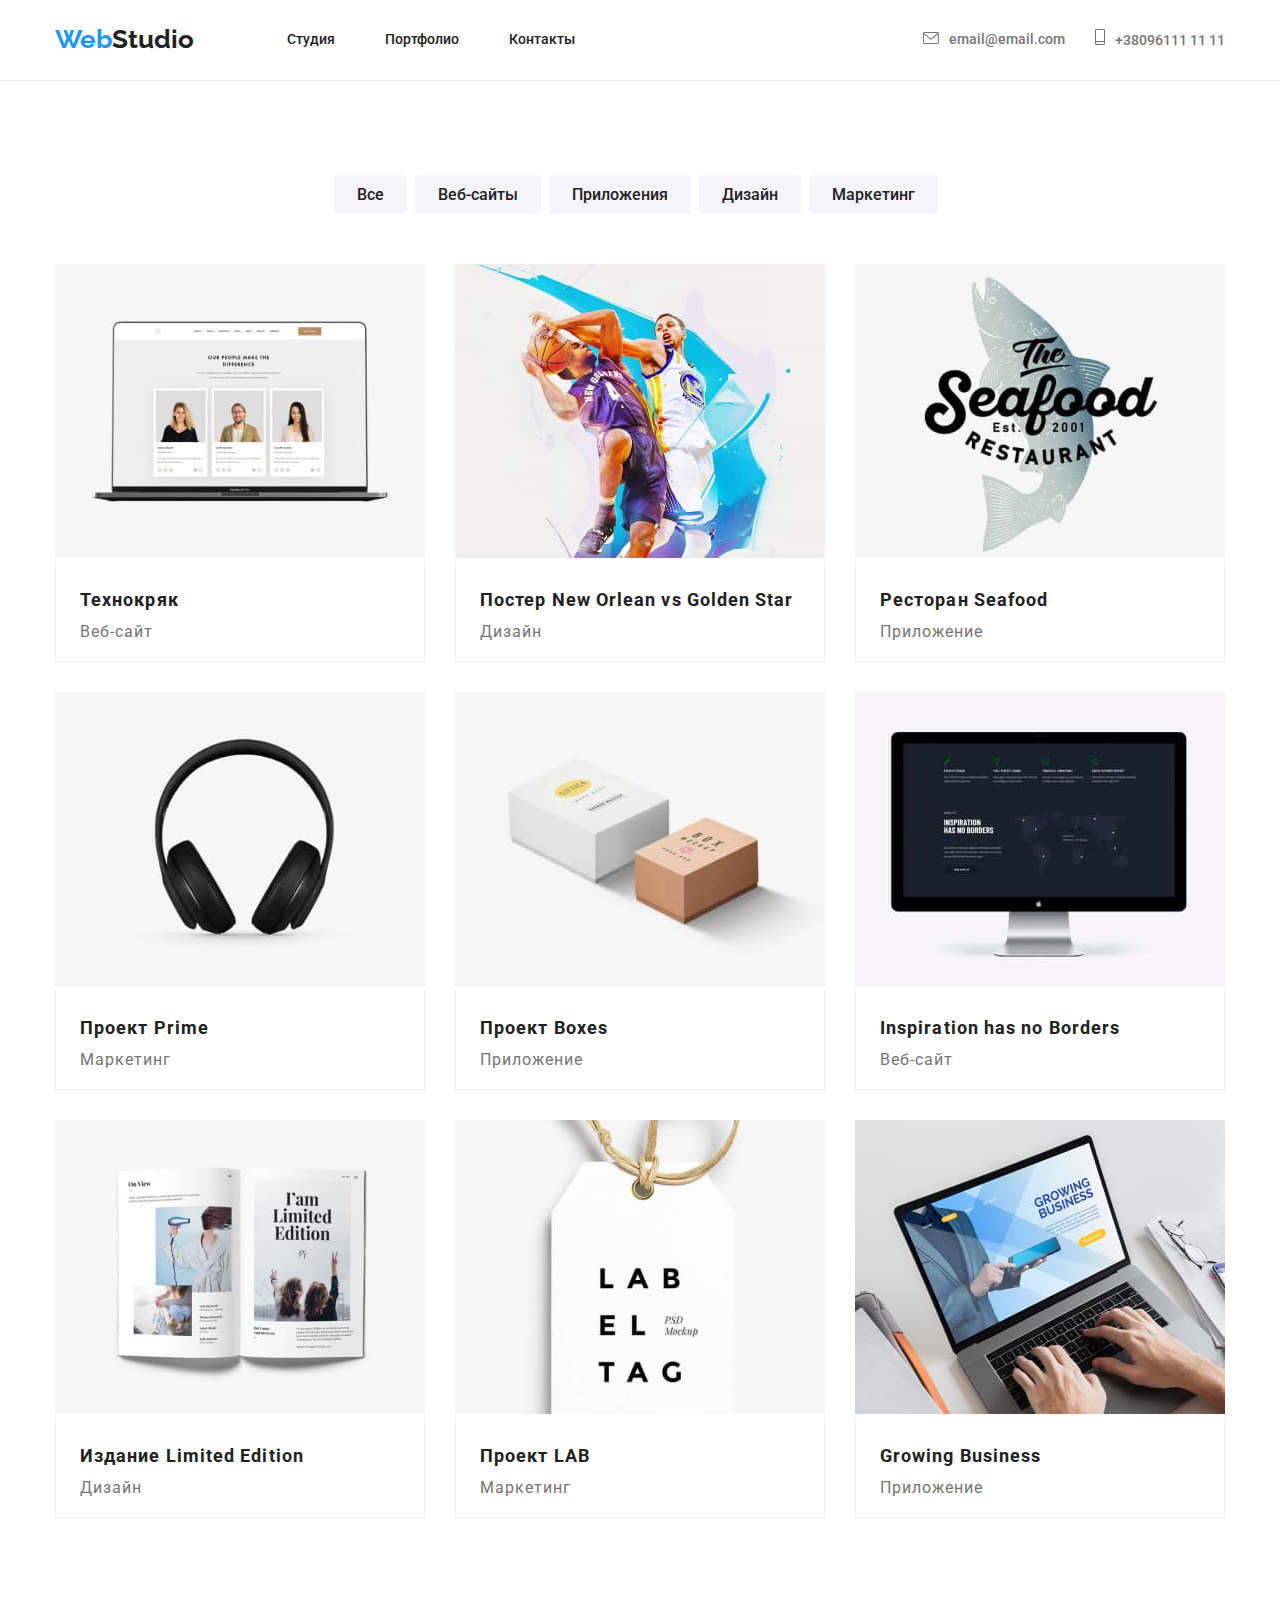
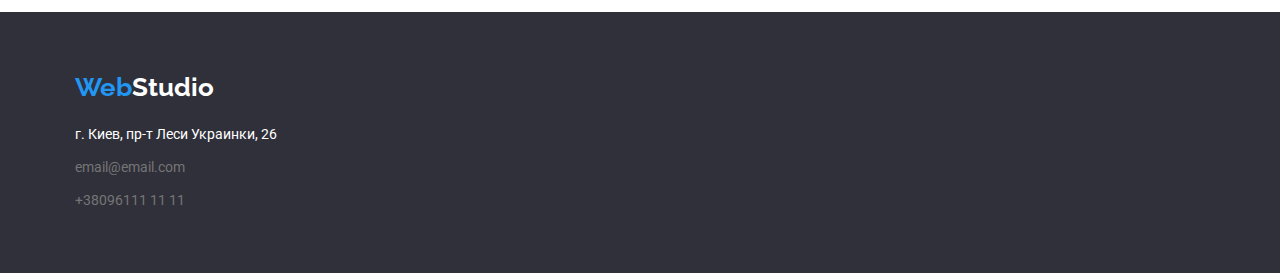
==== portfolio.html @ da738810 "5" ====
<!DOCTYPE html>
<html lang="en">
  <head>
    <meta charset="UTF-8" />
    <meta http-equiv="X-UA-Compatible" content="IE=edge" />
    <meta name="viewport" content="width=device-width, initial-scale=1.0" />
    <link rel="preconnect" href="https://fonts.gstatic.com" />
    <link rel="preconnect" href="https://fonts.gstatic.com" />
    <link
      href="https://fonts.googleapis.com/css2?family=Raleway:wght@700&family=Roboto:wght@400;500;700;900&display=swap"
      rel="stylesheet"
    />
    <link
      rel="stylesheet"
      href="https://cdnjs.cloudflare.com/ajax/libs/modern-normalize/1.0.0/modern-normalize.css"
      integrity="sha512-Zx6MlUMKSVJoQ+83OwhdILe8cSEsCzfqThJd7J/VA2UrK6Ctj85p+xzqfyuNXE5B1k25uUdmJ2OzItbBy9GHAQ=="
      crossorigin="anonymous"
    />
    <link rel="stylesheet" href="./css/styles.css" />
    <link rel="stylesheet" href="./css/portfolio.css" />
    <title>portfolio</title>
  </head>

  <body>
    <header class="header">
      <div class="ctn">
        <nav class="nav">
          <a class="logo" href="./index.html"
            >Web<span class="logoS">Studio</span>
          </a>

          <ul class="nav-list">
            <li class="nav-item">
              <a class="link" href="./index.html">Студия</a>
            </li>
            <li class="nav-item">
              <a class="link" href="./portfolio.html">Портфолио</a>
            </li>
            <li class="nav-item">
              <a class="link" href="#">Контакты</a>
            </li>
          </ul>

          <!-- address -->

          <ul class="contact">
            <li>
              <a class="link" href="mailto:email@email.com">
                <svg class="contact-icon" width="16" height="12">
                  <use href="./images/symbol-defs.svg#icon-envelope-1"></use>
                </svg>email@email.com
              </a>
            </li>
            <li>
              <a class="link" href="tel:+380961111111">
                <svg class="contact-icon" width="10" height="16">
                  <use href="./images/symbol-defs.svg#icon-smartphone-1">
                  </use></svg>+38096111 11 11
              </a>
            </li>
          </ul>
        </nav>
      </div>
    </header>

    <main>
      <section class="portf">
        <div class="ctn">
          <h2 class="visually-hidden">Портфолио</h2>

          <!--button-->

          <ul class="button-menu">
            <li class="button-item">
              <button type="button" class="button">Все</button>
            </li>
            <li class="button-item">
              <button type="button" class="button">Веб-сайты</button>
            </li>
            <li class="button-item">
              <button type="button" class="button">Приложения</button>
            </li>
            <li class="button-item">
              <button type="button" class="button">Дизайн</button>
            </li>
            <li class="button-item">
              <button type="button" class="button">Маркетинг</button>
            </li>
          </ul>

          <!-- карточки -->
          <ul class="examples">
            <li class="exampl-el">
              <a class="example-link" href="#">
                <div class="thumb">
                  <img width="370" src="./images/imgtechno.jpg" alt="Технокряк" />
                  <div class="overlay">
                  <p class="overlay__text">
                    Технокряк это современная площадка распространения коронавируса. Компании используют эту платформу для цифрового шпионажа и атак на защищённые сервера конкурентов. 
                  </p>
                </div></div>
                <div class="product">
                  <h3>Технокряк</h3>
                  <p>Веб-сайт</p>
                </div>
              </a>
            </li>

            <li class="exampl-el">
              <a class="example-link" href="#">
                <div class="thumb">
                <img width="370"
                  src="./images/imgneworlean.jpg"
                  alt="Постер New Orlean vs Golden Star" />
                  <div class="overlay">
                  <p class="overlay__text">
                    Технокряк это современная площадка распространения коронавируса. Компании используют эту платформу для цифрового шпионажа и атак на защищённые сервера конкурентов. 
                  </p>
                </div></div>
                <div class="product">
                  <h3>Постер New Orlean vs Golden Star</h3>
                  <p>Дизайн</p>
                </div>
              </a>
            </li>

            <li class="exampl-el">
              <a class="example-link" href="#">
                <div class="thumb">
                <img width="370" src="./images/imgseafood.jpg"
                  alt="Inspiration has no Borders"/>
                   <div class="overlay">
                    <p class="overlay__text">
                      Технокряк это современная площадка распространения коронавируса. Компании используют эту платформу для цифрового шпионажа и атак на защищённые сервера конкурентов. 
                    </p>
                  </div></div>
                <div class="product">
                  <h3>Ресторан Seafood</h3>
                  <p>Приложение</p>
                </div>
              </a>
            </li>

            <li class="exampl-el">
              <a class="example-link" href="#">
                <div class="thumb">
                <img width="370" src="./images/imgprime.jpg"
                  alt="Проект Prime"/>
                  <div class="overlay">
                  <p class="overlay__text">
                    Технокряк это современная площадка распространения коронавируса. Компании используют эту платформу для цифрового шпионажа и атак на защищённые сервера конкурентов. 
                  </p>
                </div></div>
                <div class="product">
                  <h3>Проект Prime</h3>
                  <p>Маркетинг</p>
                </div>
              </a>
            </li>

            <li class="exampl-el">
              <a class="example-link" href="#">
                <div class="thumb">
                <img width="370" src="./images/imgboxes.jpg"
                  alt="Проект Boxes" />
                  <div class="overlay">
                    <p class="overlay__text">
                      Технокряк это современная площадка распространения коронавируса. Компании используют эту платформу для цифрового шпионажа и атак на защищённые сервера конкурентов. 
                    </p>
                  </div></div>
                <div class="product">
                  <h3>Проект Boxes</h3>
                  <p>Приложение</p>
                </div>
              </a>
            </li>

            <li class="exampl-el">
              <a class="example-link" href="#">
                <div class="thumb">
                <img width="370"
                  src="./images/imgnoborders.jpg"
                  alt="Inspiration has no Borders" />
                  <div class="overlay">
                    <p class="overlay__text">
                      Технокряк это современная площадка распространения коронавируса. Компании используют эту платформу для цифрового шпионажа и атак на защищённые сервера конкурентов. 
                    </p>
                  </div></div>
                <div class="product">
                  <h3>Inspiration has no Borders</h3>
                  <p>Веб-сайт</p>
                </div>
              </a>
            </li>

            <li class="exampl-el">
              <a class="example-link" href="#">
                <div class="thumb">
                <img width="370"
                  src="./images/imglimit.jpg"
                  alt="Издание Limited Edition" />
                  <div class="overlay">
                    <p class="overlay__text">
                      Технокряк это современная площадка распространения коронавируса. Компании используют эту платформу для цифрового шпионажа и атак на защищённые сервера конкурентов. 
                    </p>
                  </div></div>
                <div class="product">
                  <h3>Издание Limited Edition</h3>
                  <p>Дизайн</p>
                </div>
              </a>
            </li>

            <li class="exampl-el">
              <a class="example-link" href="#">
                <div class="thumb">
                <img width="370" src="./images/imglab.jpg" alt="Проект LAB" />
                <div class="overlay">
                  <p class="overlay__text">
                    Технокряк это современная площадка распространения коронавируса. Компании используют эту платформу для цифрового шпионажа и атак на защищённые сервера конкурентов. 
                  </p>
                </div></div>
                <div class="product">
                  <h3>Проект LAB</h3>
                  <p>Маркетинг</p>
                </div>
              </a>
            </li>

            <li class="exampl-el">
              <a class="example-link" href="#">
                <div class="thumb">
                <img width="370"
                  src="./images/imggBusness.jpg"
                  alt="Growing Business" />
                  <div class="overlay">
                    <p class="overlay__text">
                      Технокряк это современная площадка распространения коронавируса. Компании используют эту платформу для цифрового шпионажа и атак на защищённые сервера конкурентов. 
                    </p>
                  </div></div>
                <div class="product">
                  <h3>Growing Business</h3>
                  <p>Приложение</p>
                </div>
              </a>
            </li>
          </ul>
        </div>
      </section>
    </main>
    <footer class="foot">
      <div class="ctn">
        <div class="adress-conteiner">
          <a class="logo bottom" href="#hero"
            >Web<span class="logo-S">Studio</span>
          </a>
          <address class="adress">
            <span class="adress"> г. Киев, пр-т Леси Украинки, 26</span>
            <a class="adress link" href="mailto:email@email.com"
              >email@email.com</a
            >
            <a class="adress link" href="tel:+380961111111">+38096111 11 11</a>
          </address>
        </div>
      </div>
      <!-- <div class="singin">
        <h3>присоединяйтесь</h3>
        <ul>
          <li>
            <a
              href="http://instagram.com"
              target="_blank"
              rel="noopener noreferrer"
            ></a>
          </li>
          <li>
            <a
              href="http://twitter.com"
              target="_blank"
              rel="noopener noreferrer"
            ></a>
          </li>
          <li>
            <a
              href="http://facebook.com"
              target="_blank"
              rel="noopener noreferrer"
            ></a>
          </li>
          <li>
            <a
              href="http://linkedin.com"
              target="_blank"
              rel="noopener noreferrer"
            ></a>
          </li>
        </ul>
      </div> -->
    </footer>
  </body>
</html>
---- css/styles.css ----
:root {
  --maintext: #212121;
  --greytext: #757575;
  --greytext-second: #AFB1B8;
  --focus: #2196f3;
  --herotext: #ffffff;
  --background-main: #ffffff;
  --background-thumb: rgba(33, 150, 243, 0.9);
  --background-hero: #2f303a;
  --text-adress: rgba(255, 255, 255, 0.6);
  --background-second: #f5f4fa;
  --background-interest: #e5e5e5;
  --bazier: cubic-bezier(0.4, 0, 0.2, 1);
  --card-set-gap: 30px;
}

*,
*::before,
*::after {
  box-sizing: inherit;
  margin: 0;
  padding: 0;
  
}



/* padding-top: 80px; */

body {
  box-sizing: border-box;
  font-family: 'Roboto', sans-serif;
  color: var(--maintext);
  background-color: var(--background-main);
}

a {
  text-decoration: none;
}

ul {
  list-style: none;
}

.ctn {

  /* outline: 1px solid coral; */

  width: 1200px;
  margin: 0 auto;
  padding: 0 15px;
}

.no-gap {
  display: block;
  max-width: 100%;
}

/*header*/

.header {
  position: sticky;
  top: 0;
  min-height: 80px;
  padding: 24 215px;
  border-bottom: 1px solid #ececec;
  background-color: var(--background-main);
  z-index: 1;
}

.nav {
  font-weight: 500;
  align-items: center;
  line-height: 1.172;
  color: var(--maintext);
  vertical-align: middle;
  justify-content: space-between;
}

.nav-list {
  margin-left: 93px;
}

.nav-item:not(:first-child) {
  margin-left: 50px;
}

.logo {
  display: inline-block;
  font-family: 'Raleway', sans-serif;
  font-size: 26px;
  font-style: normal;
  font-weight: 700;
  line-height: 1.1738;
  color: var(--focus);
  padding-top: 24px;
  padding-bottom: 25px;
}

.logoS {
  color: var(--maintext);
}

.link {
  font-weight: 500;
  font-size: 14px;
  line-height: 1.172;
  color: inherit;
}

/* contact */

.contact {
  margin-left: auto;
}

.contact a {
  color: var(--greytext);
 }

.contact li:last-child {
  margin-left: 30px;
}

.contact-icon {
  margin-right: 10px;
  text-align: center;
  fill: currentColor;
}

a.link:focus,
a.link:hover {
  color: var(--focus);
}

/* Hower */

/* a.link:focus .contact-icon,
a.link:hover .contact-icon {
  fill: var(--focus);
} */

a.link:focus::before,
a.link:hover::before {
  color: var(--focus);
}

.header,
.nav,
.nav-list,
.box,
.features-list,
.teem-list,
.contact {
  display: flex;
  align-items: center;
  justify-content: space-between;
}

/*herro*/

.herro {
  margin: 0 auto;
  padding-top: 200px;
  padding-bottom: 200px;
  max-width: 1600px;
  background-color: var(--background-hero);
  background-image: linear-gradient(
      to right,
      rgba(47, 48, 58, 0.4),
      rgba(47, 48, 58, 0.4)
    ),
    url(../images/bgr.jpg);
  background-repeat: no-repeat;
  background-size: cover;
  text-align: center;
}

/* align-items: center;
  justify-content: space-between; */

.herro h1 {
  color: var(--herotext);
  display: block;
  font-weight: 900;
  line-height: 1.1738;
  font-size: 44px;
  font-style: normal;
  text-transform: uppercase;
  margin-bottom: 30px;
}

.herro-button {
  display: inline-block;
  cursor: pointer;
  border-radius: 4px;
  font-weight: 700;
  font-size: 16px;
  line-height: 1.875;
  letter-spacing: 0.06em;
  border: 1px solid transparent;
  background-color: var(--focus);
  color: var(--background-second);
  width: 200px;
  height: 50px;
  box-shadow: 0px 4px 4px rgba(0, 0, 0, 0.15);
}

.herro-button:focus,
.herro-button:hover {
  background-color: var(--background-second);
  color: var(--focus);
}

/*features*/

.features {
  padding: 94px 0;
}

.visually-hidden {
  position: absolute;
  width: 1px;
  height: 1px;
  margin: -1px;
  border: 0;
  padding: 0;
  white-space: nowrap;
  clip-path: inset(100%);
  clip: rect(0 0 0 0);
  overflow: hidden;
}

.features-item:not(:last-of-type) {
  margin-right: 30px;
}

.features h3 {
  font-weight: 700;
  font-size: 14px;
  line-height: 1.142;
  text-transform: uppercase;
  margin: 0;
  padding: 0;
  margin-top: 30px;
  margin-bottom: 10px;
}

.features p {
  font-weight: 400;
  font-size: 14px;
  line-height: 1.712;
  color: var(--greytext);
}

.thumb-features {
  width: 270px;
  height: 120px;
  background-color: var(--background-second);
  display: flex;
  align-items: center;
  justify-content: center;
}

/* interest */

.interest {
  padding-bottom: 94px;
}

.interest h2 {
  font-weight: 700;
  font-size: 36px;
  line-height: 1.172;
  text-align: center;
}

.box {
  margin-top: 50px;
}

/* .box img { display: block;} */

.thumb-interest {
  width: 370px;
  height: 294px;
}

.thumb-interest > img {
  display: block;
  height: 100%;
  width: 100%;
  object-fit: cover;
}

/*teem*/

.teem {
  padding-top: 94px;
  padding-bottom: 94px;
  background-color: var(--background-second);
}

.teem h2 {
  font-weight: 700;
  font-size: 36px;
  line-height: 1.172;
  text-align: center;
  margin-bottom: 50px;
}

.team-card {
  padding: 30px 0;
  background-color:var(--background-main);
  border-radius: 0px 0px 4px 4px;
}

.teem h3 {
  font-weight: 500;
  font-size: 16px;
  line-height: 1.172;
  text-align: center;
  padding-bottom: 10px;
}

.teem p {
  color: var(--greytext);
  font-weight: 400;
  font-size: 16px;
  line-height: 1.172;
  text-align: center;
}

.teem-item {
  box-shadow: 0px 1px 3px rgb(0 0 0 / 12%), 0px 1px 1px rgb(0 0 0 / 12%),
    0px 2px 1px rgb(0 0 0 / 22%);
  border-radius: 0px 0px 4px 4px;
}

.teem-item img {
  display: block;
}

.teem-item:hover,
.teem-item:focus {
  box-shadow: 0px 1px 1px rgba(0, 0, 0, 0.12), 0px 4px 4px rgba(0, 0, 0, 0.06),
    1px 4px 6px rgba(0, 0, 0, 0.16);
  outline: none;
}

.teamate-networks {
  margin-top: 16px;
  display: flex;
  justify-content: space-evenly;  
  text-align: center;
  color: var(--greytext);
}

.teamate-network-link {
  display: inline-flex;

  /* outline: coral 1px solid; */
  color: var(--greytext-second);
  object-fit: contain;
  border-radius: 50%;
  width: 44px;
  height: 44px;
  align-items: center;
  justify-content: center;
}

.teamate-network-item {
  align-items: baseline;
 }

.teamate-network-link:hover,
.teamate-network-link:focus {
  color: var(--background-main);
  background-color: var(--focus);
  position: centre;

  /* background-color: var(--focus); */
  /* fill: darkmagenta; */
}

.network-icon {
  fill: currentColor;
  width: 20px;
  height: 20px;
  object-fit: contain;
  
}

/* CLIENT*S */

.client {
  padding: 94px 0;
}

.client .title{
  margin-bottom: 50px;
}
  
.client ul {
  display: flex;
  align-items: center;
  justify-content: space-between;
  /* outline: var(--focus) 1px dashed; */
}
  
.client li {
  
  width: 170px;
  height: 90px;
  }
  

.client-item:hover .client-icon,
.client-item:focus .client-icon {
  
  color: var(--focus);
  fill: var(--focus);
  /* background-color: var(--focus); */
  outline: none;
}

.client-item a {
  width: 100%;
  height: 100%;
  display: flex;
  align-items: center;
  justify-content: center;
  border: var(--greytext-second) 1px solid;
  color:var(--greytext-second);
  border-radius: 4px;
}
   
.client-item a:hover,
.client-item a:focus {
  border-color: var(--focus);
  outline: none;
  fill: var(--focus);
  color: var(--focus);
}

.client-icon {
  fill: currentColor;
}

/* .client-item:hover .client-icon,
.client-item:focus .client-icon {
  fill: var(--focus);
} */
/* 
.client-item:hover { 
  background-color: var(--focus);
  fill: var(--focus);
 } */
  
/*footer*/
  
.foot {
  padding: 60px;
  background-color: var(--background-hero);
  
}

.foot > .ctn {
  display: flex;
  flex-wrap: wrap;
}

.logo-S {
  color: var(--herotext);
}

.adress {
  font-weight: 400;
  font-size: 14px;
  line-height: 1.714;
  text-decoration: none;
  color: var(--herotext);
  font-style: normal;
}

a.adress {
  color: var(--greytext);
  display: block;
  margin-top: 9px;
}

.social-links {
  margin-left: 86px;
  align-items: baseline;
}

.social-links .teamate-network-link {
background: rgba(255, 255, 255, 0.1);
}

.social-links-text {
  font-family: Roboto, sans-serif;
  width: 700;
  size: 14px;
  line-height: 1.172;
  letter-spacing: 0.03em;
  text-transform: uppercase;  
  color: var(--background-main);
  margin-bottom: 20px;
}

.foot .teamate-network-link:hover,
.foot .teamate-network-link:focus {
  color: var(--background-main);
  background-color: var(--focus);
}

.nav-list::after {
  content: '';
  position: absolute;

  /* buttom 0; */
  left: 0;
  width: 100%;
  background-color: var(--focus);
  height: 5px;
  opacity: 0;
}

/* h2 - section title */

.title {
  font-weight: 700;
  font-size: 36px;
  line-height: 1.16;
  text-align: center;
  margin: 0;
  padding: 0;
}

.bottom {
  padding: 0;
  margin-bottom: 20px;
}

.thumb {
  position: relative;
  overflow: hidden;
}

.example-link:hover,
.example-link:focus {
  box-shadow: 0px 1px 1px rgba(0, 0, 0, 0.12), 0px 4px 4px rgba(0, 0, 0, 0.06),
    1px 4px 6px rgba(0, 0, 0, 0.16);
  outline: none;
}

.overlay {
  position: absolute;
  bottom: 0;
  left: 0;

  transform: translateY(101%);

  width: 100%;
  height: 100%;
  background-color: var(--background-thumb);

  transition: transform 250ms var(--bazier);
}


.example-link:hover .overlay,
.example-link:focus .overlay {
  transform: translateY(0);
}

.overlay__text {
  margin: 0;
  padding: 63px 24px;

  color: var(--background-main);
  font-size: 18px;
  line-height: 1.56;

}
  
  /* section {
    outline: rebeccapurple 1px dashed;
  }
  
  li {
    outline: royalblue 1px dashed;
  } */
---- css/portfolio.css ----
:root {
  --maintext: #212121;
  --greytext: #757575;
  --focus: #2196f3;
  --herotext: #ffffff;
  --background-main: #ffffff;
  --background-hero: #2f303a;
  --background-thumb: rgba(33, 150, 243, 0.9);
  --text-adress: rgba(255, 255, 255, 0.6);
  --background-second: #f5f4fa;
  --background-interest: #e5e5e5;
  --bazier: cubic-bezier(0.4, 0, 0.2, 1);
  --card-set-gap: 30px;
}

*,
*::before,
*::after {
  box-sizing: inherit;
  margin: 0;
  padding: 0;
}

/* body {padding-top: 80px;} */

/*portfolio*/

.portf {
  padding: 94px 0;
}

.visually-hidden {
  position: absolute;
  width: 1px;
  height: 1px;
  margin: -1px;
  border: 0;
  padding: 0;
  white-space: nowrap;
  clip-path: inset(100%);
  clip: rect(0 0 0 0);
  overflow: hidden;
}

.button-menu {
  display: flex;
  justify-content: center;
  align-items: center;
  font-size: 16px;
  line-height: 1.625;
  background-color: none;
  color: var(--maintext);
  margin-bottom: 50px;
}

.button-menu li:not(last-of-type) {
  margin-right: 8px;
}

.button {
  background-color: var(--background-second);
  color: var(--maintext);
  font-family: inherit;
  font-weight: 500;
  font-size: 16px;
  line-height: 1.62;
  text-align: center;
  border: 1px solid transparent;
  padding: 6px 22px;
  border-radius: 4px;
  transition: color 250ms var(--bazier), background-color 250ms var(--bazier),
  box-shadow: 250ms var(--bazier);
  cursor: pointer;
}

.button:hover,
.button:focus,
.button:active {
  color: var(--background-main);
  background-color: var(--focus);
  box-shadow: 0px 3px 1px rgba(0, 0, 0, 0.1), 0px 1px 2px rgba(0, 0, 0, 0.08),
    0px 2px 2px rgba(0, 0, 0, 0.12);
  outline: none;
}

.examples {
  display: flex;
  flex-wrap: wrap;
  margin-left: -30px;
  margin-top: -30px;
  
  /* margin-left: calc(-1 * var(--card-set-gap));
  margin-top: calc(-1 * var(--card-set-gap)); */
}

.exampl-el {
  max-width: 370px;
  flex-basis: calc(100% / 3 - var(--card-set-gap));
  margin-left: 30px;
  margin-top: 30px;
}

.example-link {
  display: block;
  transition: box-shadow 250ms var(--bazier);
}

.product {
  padding: 20px 24px;
  border: 1px solid #eeeeee;
  border-top: none;
}

.product h3 {
  font-weight: 700;
  font-size: 18px;
  line-height: 2;
  letter-spacing: 0.06em;
  color: var(--maintext);
}

.product p {
  margin-top: 4px;
  font-weight: 400;
  font-size: 16px;
  line-height: 1, 85;
  color: var(--greytext);
  letter-spacing: 0.06em;
}
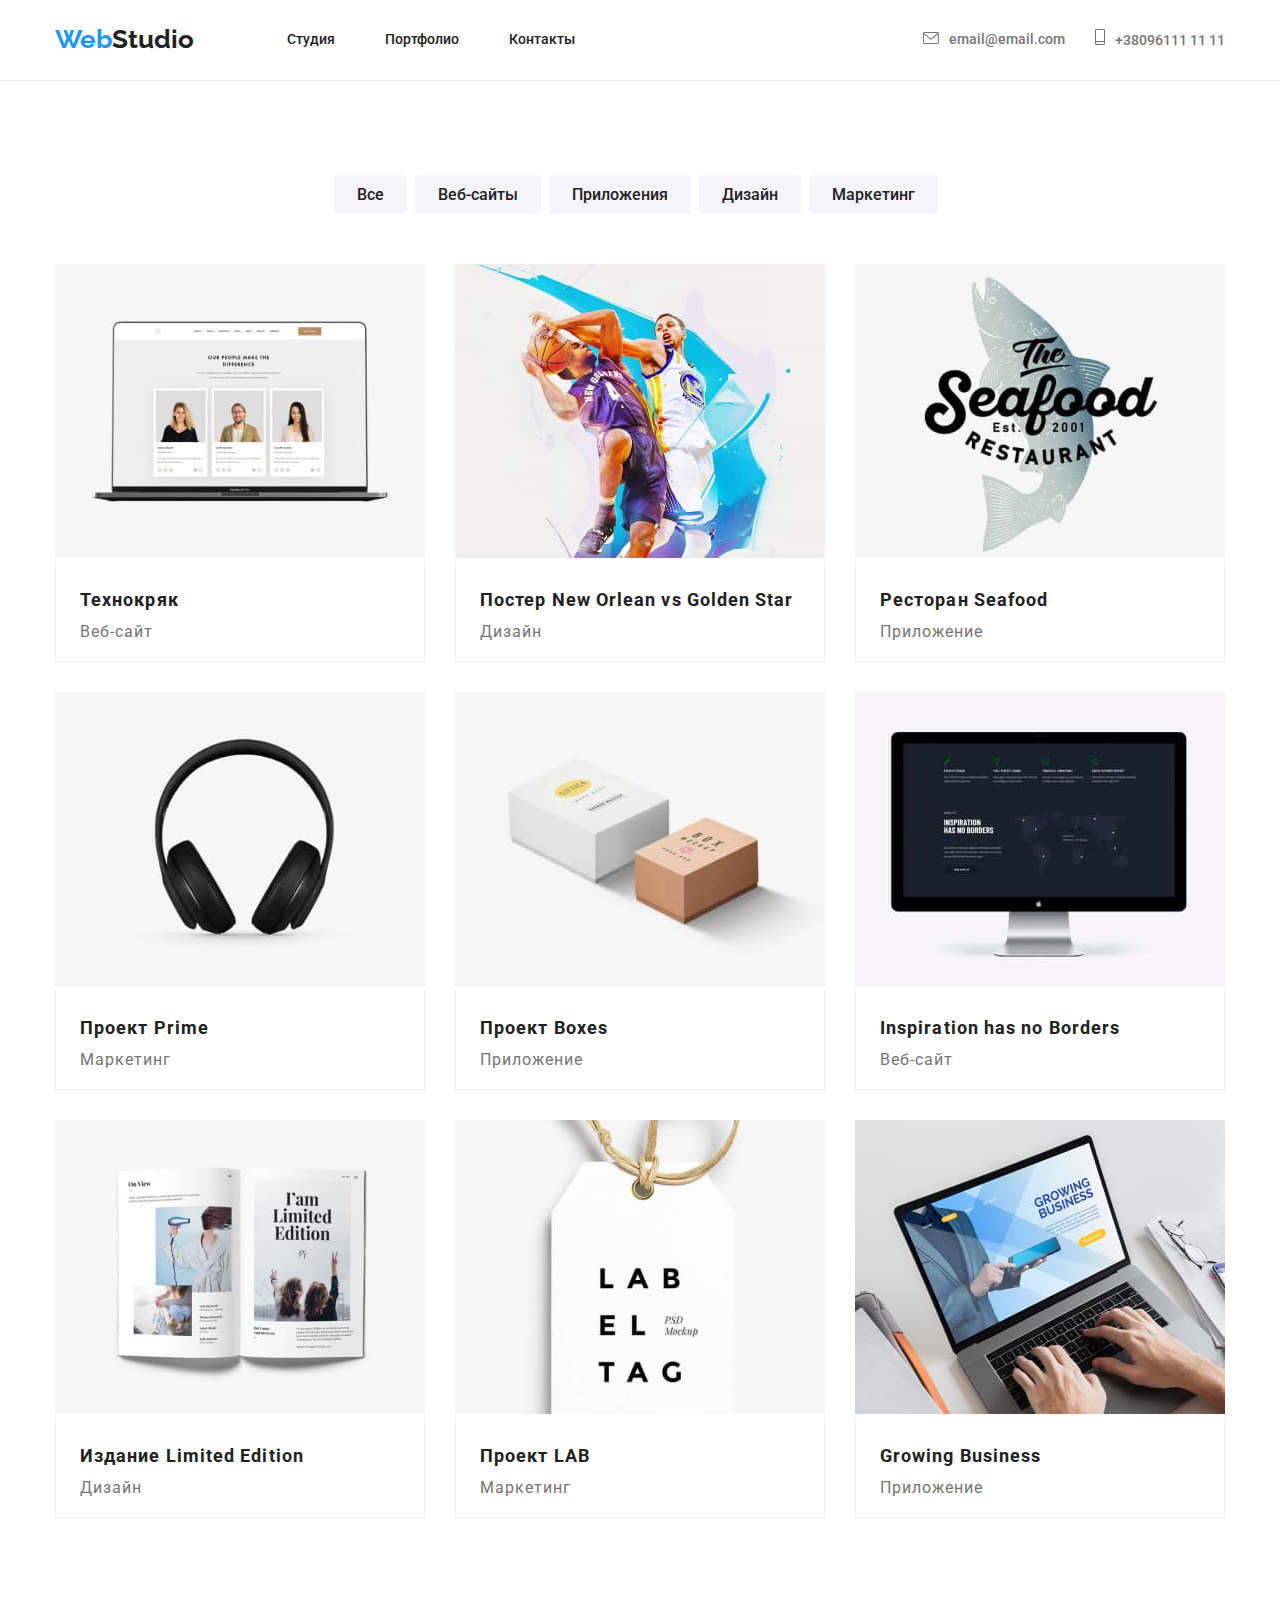
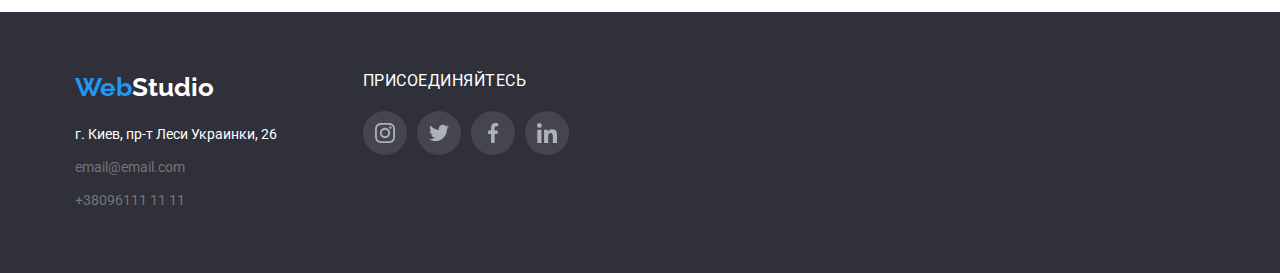
==== commit 2be9cfb6: "5" ====
--- a/portfolio.html
+++ b/portfolio.html
@@ -248,6 +248,7 @@
         </div>
       </section>
     </main>
+
     <footer class="foot">
       <div class="ctn">
         <div class="adress-conteiner">
@@ -262,40 +263,42 @@
             <a class="adress link" href="tel:+380961111111">+38096111 11 11</a>
           </address>
         </div>
+        <div class="social-links">
+          <p class="social-links-text">присоединяйтесь</p>
+          
+          <ul class="teamate-networks">
+            <li class="teamate-network-item">
+              <a class="teamate-network-link" href="">
+                <svg class="network-icon" width="20" height="20">
+                  <use href="./images/symbol-defs.svg#icon-inst"></use>
+                </svg>
+              </a>
+            </li>
+            <li class="teamate-network-item">
+              <a class="teamate-network-link" href="">
+                <svg class="network-icon" width="20" height="16.25">
+                  <use href="./images/symbol-defs.svg#icon-twitter"></use>
+                </svg>
+              </a>
+            </li>
+            <li class="teamate-network-item">
+              <a class="teamate-network-link" href="">
+                <svg class="network-icon" width="20" height="20">
+                  <use href="./images/symbol-defs.svg#icon-facebook"></use>
+                </svg>
+              </a>
+            </li>
+            <li class="teamate-network-item">
+              <a class="teamate-network-link" href="">
+                <svg class="network-icon" width="20" height="20">
+                  <use href="./images/symbol-defs.svg#icon-linkedin"></use>
+                </svg>
+              </a>
+            </li>
+          </ul>
+
+        </div>
       </div>
-      <!-- <div class="singin">
-        <h3>присоединяйтесь</h3>
-        <ul>
-          <li>
-            <a
-              href="http://instagram.com"
-              target="_blank"
-              rel="noopener noreferrer"
-            ></a>
-          </li>
-          <li>
-            <a
-              href="http://twitter.com"
-              target="_blank"
-              rel="noopener noreferrer"
-            ></a>
-          </li>
-          <li>
-            <a
-              href="http://facebook.com"
-              target="_blank"
-              rel="noopener noreferrer"
-            ></a>
-          </li>
-          <li>
-            <a
-              href="http://linkedin.com"
-              target="_blank"
-              rel="noopener noreferrer"
-            ></a>
-          </li>
-        </ul>
-      </div> -->
-    </footer>
+     </footer>
   </body>
 </html>
--- a/css/styles.css
+++ b/css/styles.css
@@ -54,6 +54,7 @@
 .no-gap {
   display: block;
   max-width: 100%;
+  height: auto;
 }
 
 /*header*/
@@ -356,6 +357,10 @@
   color: var(--greytext);
 }
 
+.teamate-network-item:not(:last-of-type) {
+  margin-right: 10px;
+}
+
 .teamate-network-link {
   display: inline-flex;
 
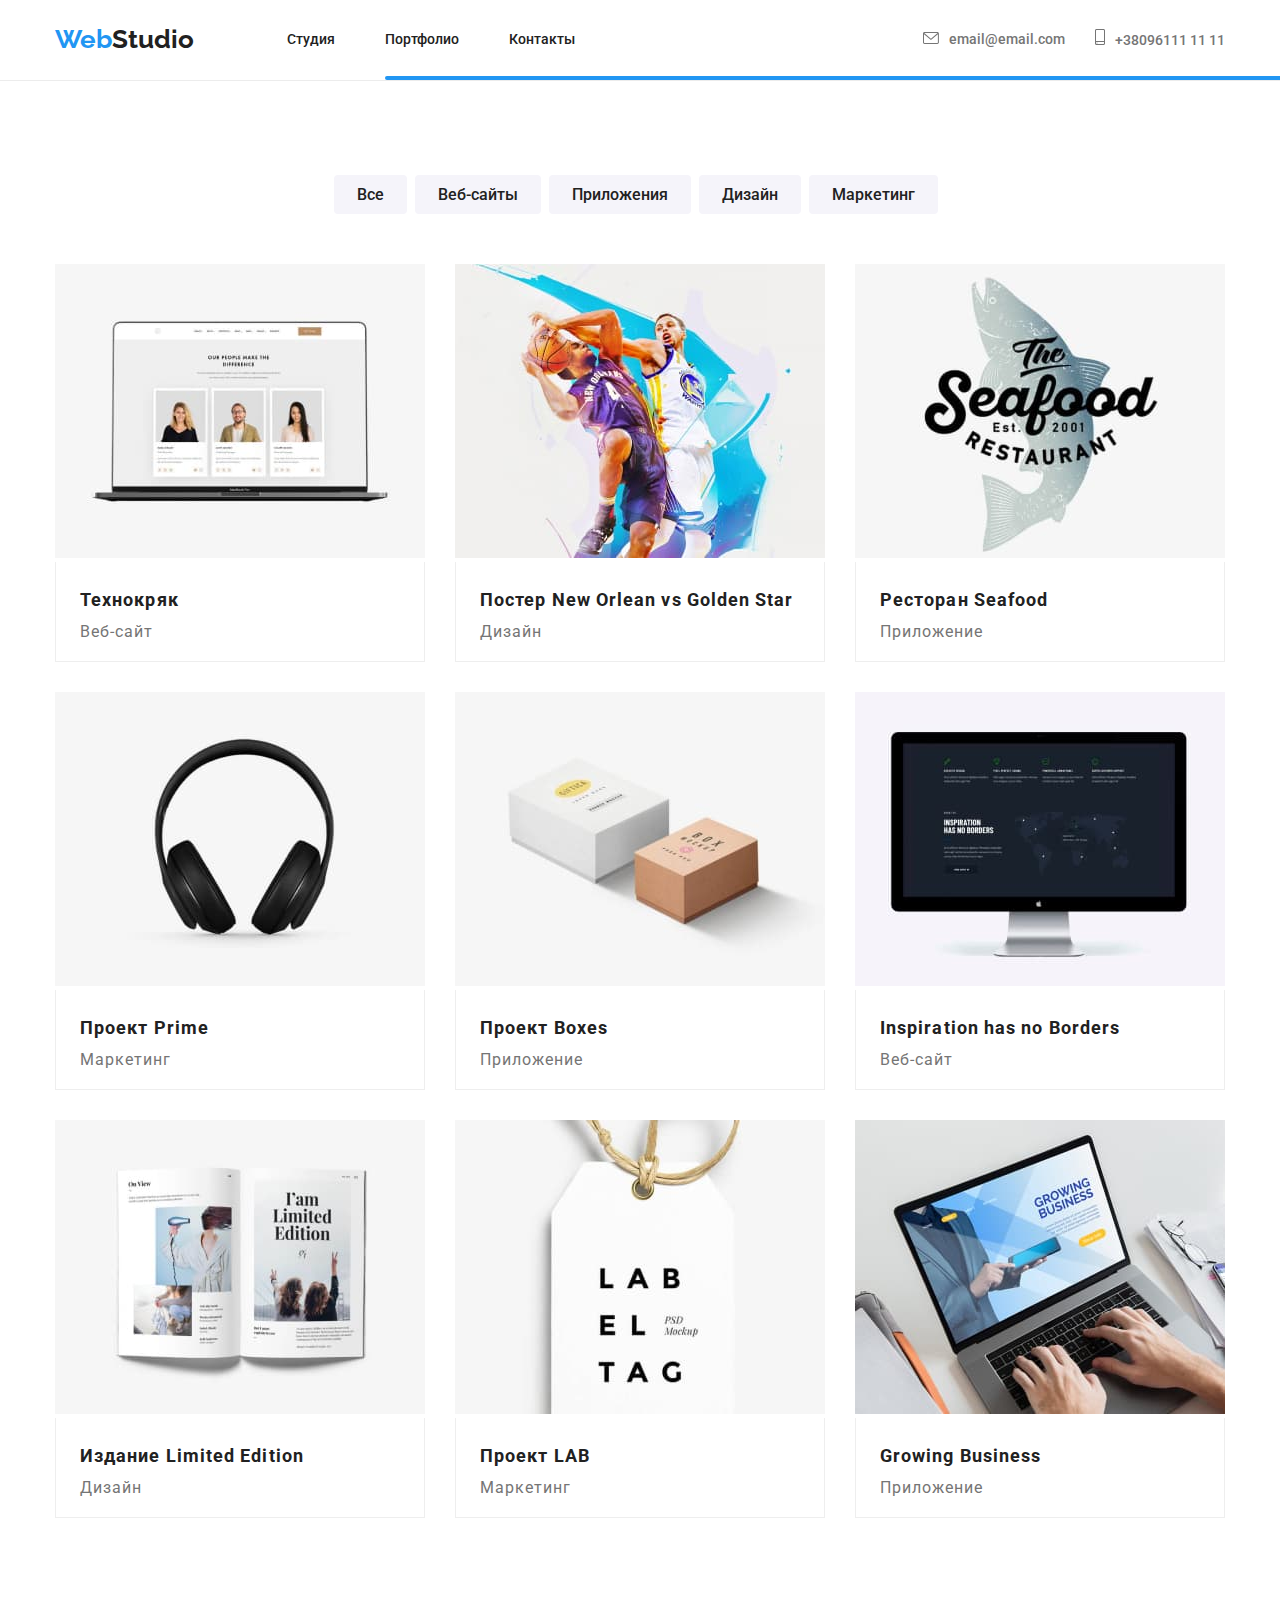
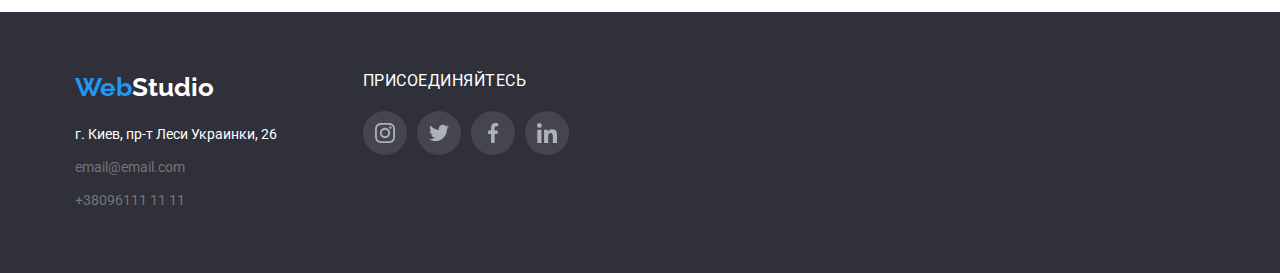
==== commit f15f42f9: "5" ====
--- a/portfolio.html
+++ b/portfolio.html
@@ -34,7 +34,7 @@
               <a class="link" href="./index.html">Студия</a>
             </li>
             <li class="nav-item">
-              <a class="link" href="./portfolio.html">Портфолио</a>
+              <a class="link active" href="./portfolio.html">Портфолио</a>
             </li>
             <li class="nav-item">
               <a class="link" href="#">Контакты</a>
--- a/css/styles.css
+++ b/css/styles.css
@@ -5,6 +5,7 @@
   --focus: #2196f3;
   --herotext: #ffffff;
   --background-main: #ffffff;
+  --background-modal: rgba(0, 0, 0, 0.2);
   --background-thumb: rgba(33, 150, 243, 0.9);
   --background-hero: #2f303a;
   --text-adress: rgba(255, 255, 255, 0.6);
@@ -107,6 +108,18 @@
   font-size: 14px;
   line-height: 1.172;
   color: inherit;
+}
+
+.link.active::after {
+  position: absolute;
+  bottom: 0;
+  content: '';
+  display: block;
+  width: 100%;
+  height: 4px;
+  margin-top: 28px;
+  background-color: var(--focus);
+  border-radius: 2px;
 }
 
 /* contact */
@@ -590,6 +603,43 @@
 
 }
   
+.backdrop {
+  position: fixed;
+  top: 0;
+  left: 0;
+  width: 100%;
+  height: 100%;
+  background-color: var(--background-modal);
+  z-index: 100;
+}
+
+.modal {
+  position: absolute;
+  top: 50%;
+  left: 50%;
+  transform: translate(-50%, -50%);
+  background-color: var(--background-main);
+  max-width: 528px;
+  width: 100%;
+  /* min-height: 581px; */
+  padding: 40px;
+  max-height: 100vh;
+  overflow-y: auto;
+}
+
+.backdrop.is-hidden {
+  opacity: 0;
+  pointer-events: none;
+  visibility: hidden;
+}
+
+.close-button {
+  position: absolute;
+  top: 10px;
+  right: 10px;
+  border-radius: 50%;
+}
+
   /* section {
     outline: rebeccapurple 1px dashed;
   }
